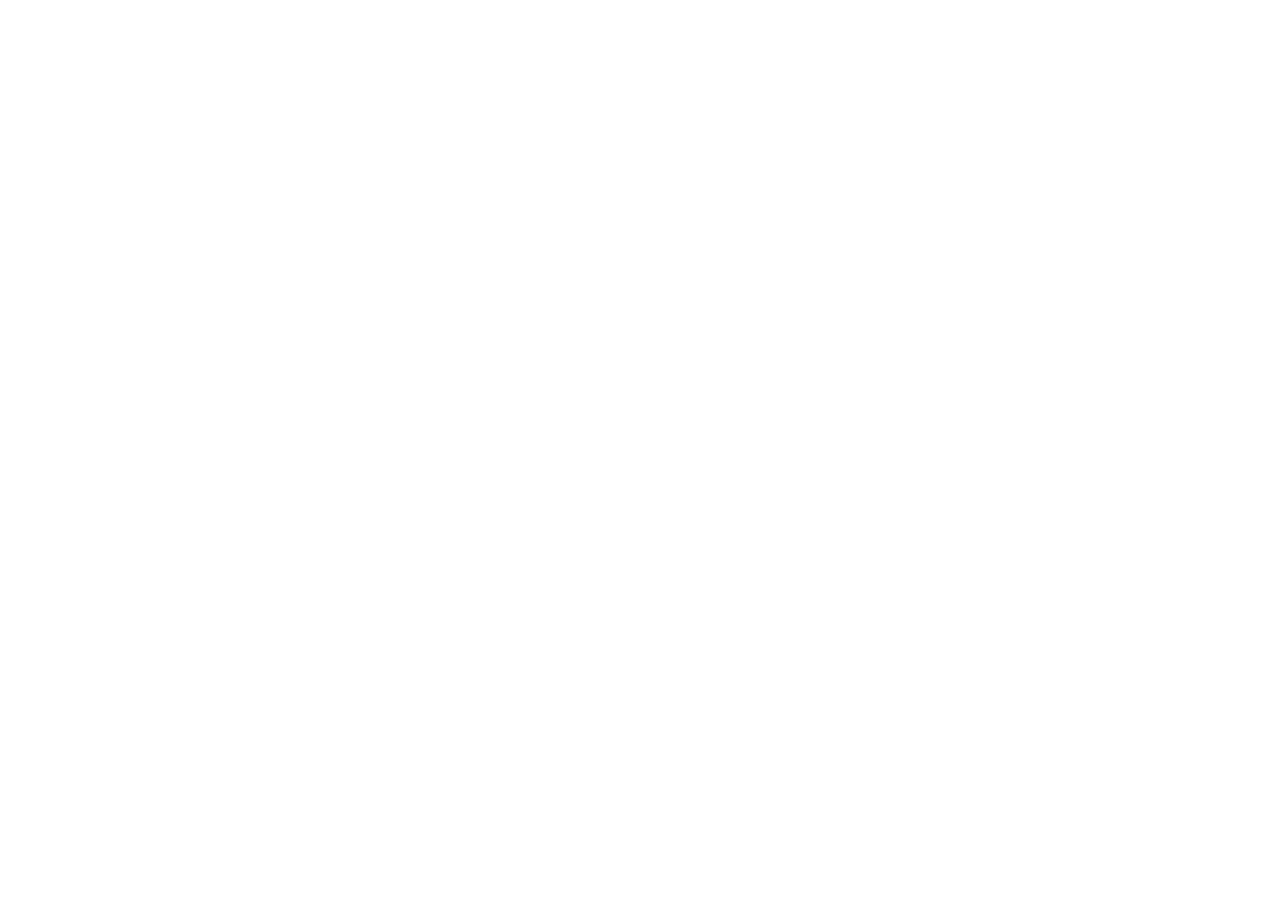
==== estruturalocadora/index.html @ 01bc020c "estrutura html 5 páginas" ====
<!DOCTYPE html>
<html lang="pt-br">
<head>
    <meta charset="UTF-8">
    <meta name="viewport" content="width=device-width, initial-scale=1.0">
    <title>Página principal</title>
</head>
<body>
    
</body>
</html>
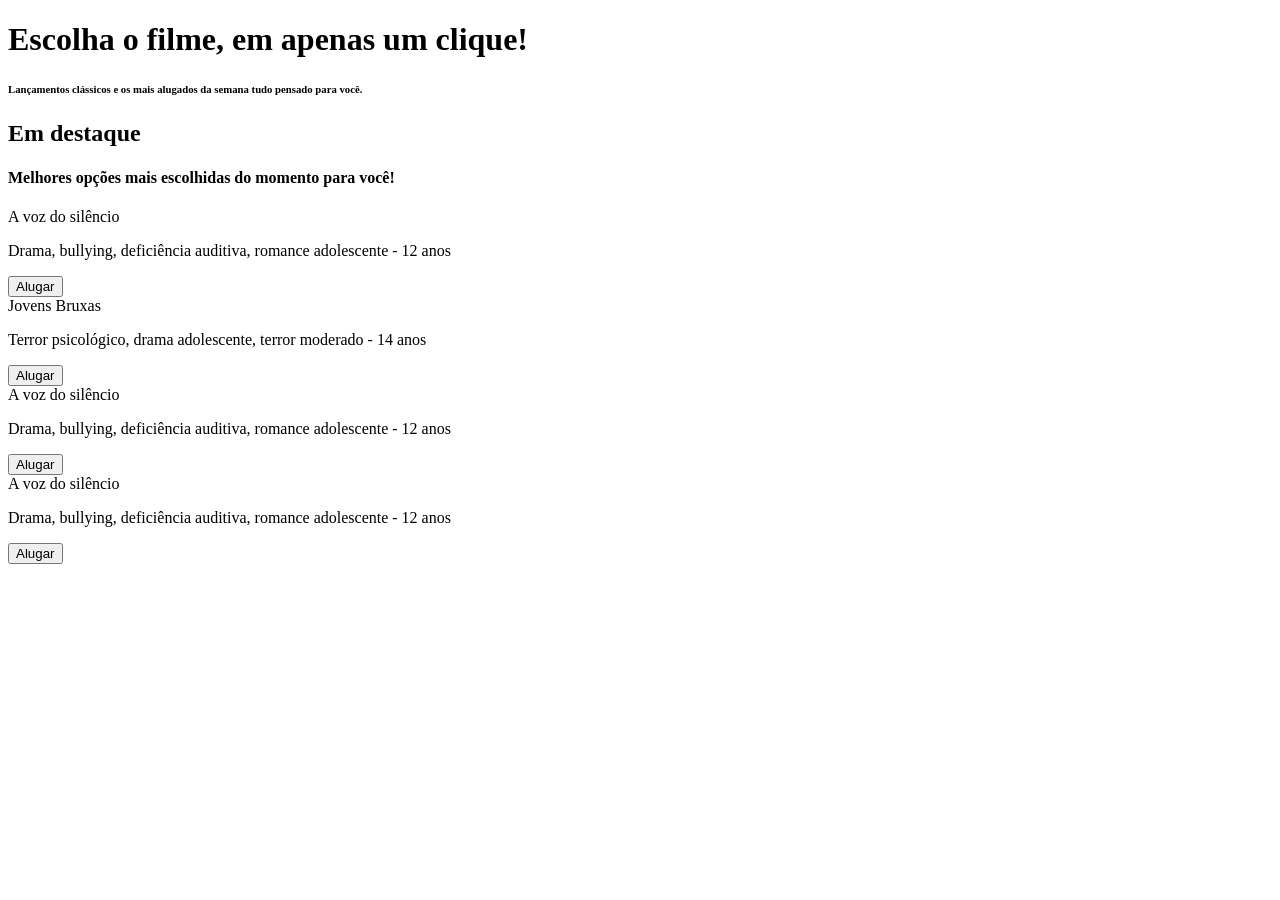
==== commit e0e17a99: "filmes página index" ====
--- a/estruturalocadora/index.html
+++ b/estruturalocadora/index.html
@@ -3,9 +3,49 @@
 <head>
     <meta charset="UTF-8">
     <meta name="viewport" content="width=device-width, initial-scale=1.0">
-    <title>Página principal</title>
+    <title>Página principal (Home)</title>
 </head>
 <body>
-    
+    <h1>Escolha o filme, em apenas um clique!</h1>
+    <h6>Lançamentos clássicos e os mais alugados da semana tudo pensado para você.</h6>
+
+    <a href="catalogo.html"Catálogo Filmes></a>
+    <a href="cadastrocliente.html"Cadastro></a>
+    <a href="simuladorpagamentos.html"Pagamento></a>
+    <a href="sobre.html"Sobre></a>
+
+    <h2>Em destaque</h2>
+    <h4>Melhores opções mais escolhidas do momento para você!</h4>
+
+<div class="Filmes">
+    <div class="Drama"
+    <h3>A voz do silêncio</h3>
+    <p>Drama, bullying, deficiência auditiva, romance adolescente - 12 anos</p>
+    <button>Alugar</button>
+</div>
+
+<div class="Filmes">
+    <div class="Terror"
+    <h3>Jovens Bruxas</h3>
+    <p>Terror psicológico, drama adolescente, terror moderado - 14 anos</p>
+    <button>Alugar</button>
+</div>
+
+<div class="Filmes">
+    <div class="Drama"
+    <h3>A voz do silêncio</h3>
+    <p>Drama, bullying, deficiência auditiva, romance adolescente - 12 anos</p>
+    <button>Alugar</button>
+</div>
+
+<div class="Filmes">
+    <div class="Drama"
+    <h3>A voz do silêncio</h3>
+    <p>Drama, bullying, deficiência auditiva, romance adolescente - 12 anos</p>
+    <button>Alugar</button>
+</div>
+
+
+
 </body>
 </html>
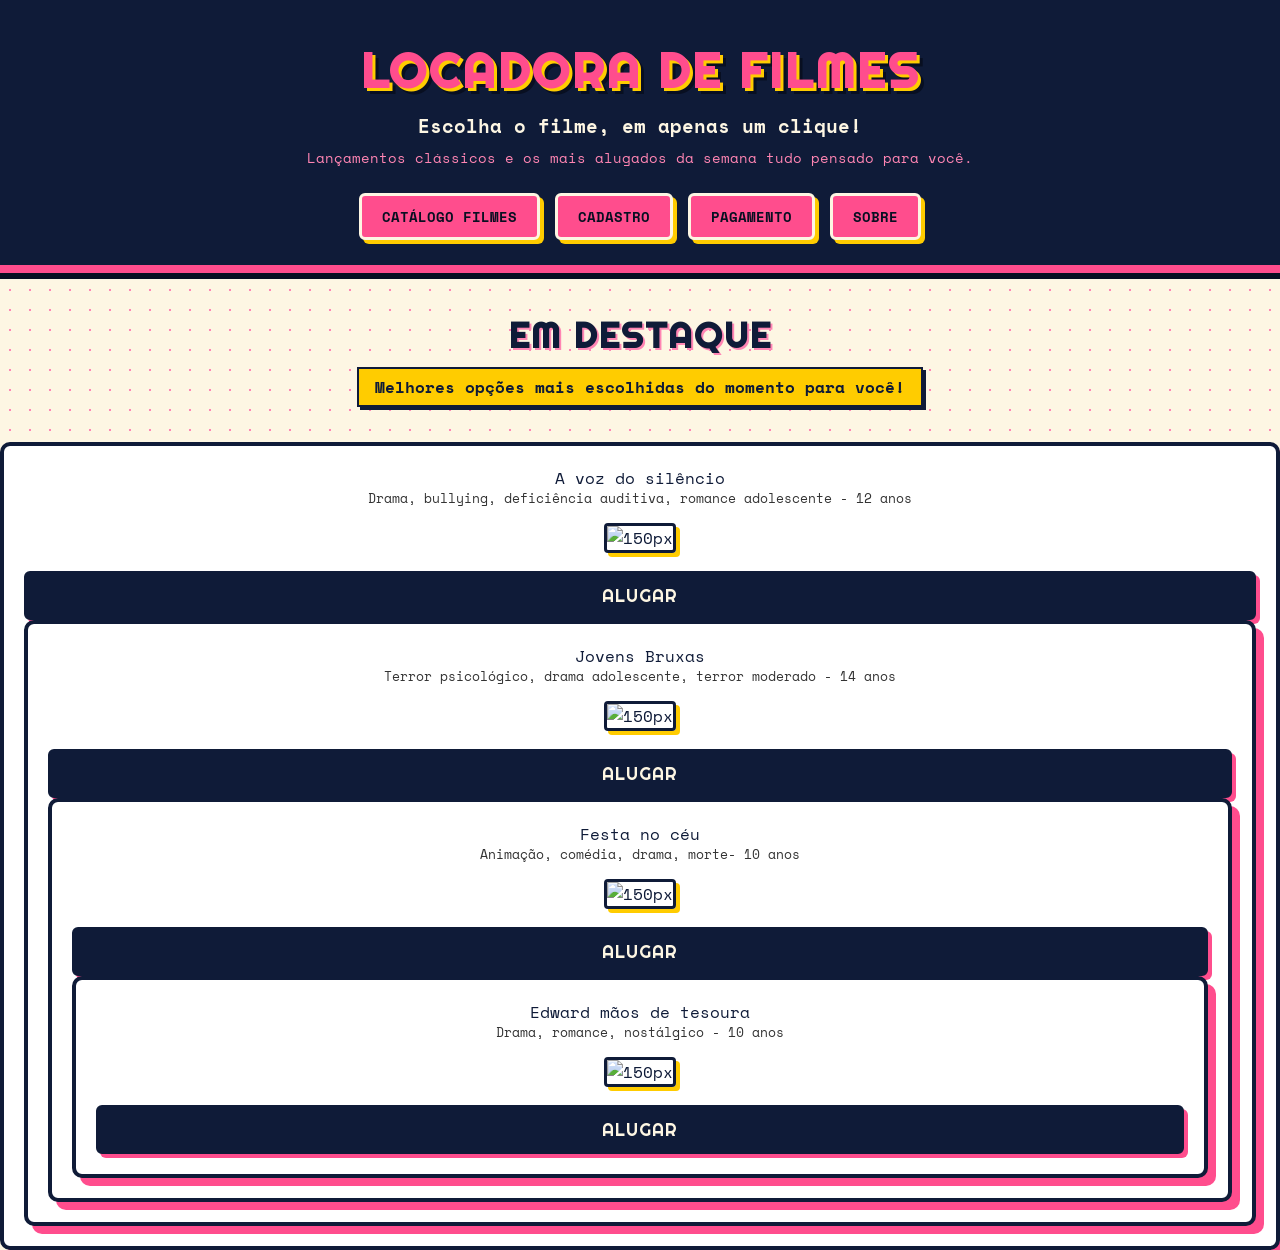
==== commit d5e64cb7: "Atualizando arquivos do site" ====
--- a/estruturalocadora/index.html
+++ b/estruturalocadora/index.html
@@ -4,48 +4,73 @@
     <meta charset="UTF-8">
     <meta name="viewport" content="width=device-width, initial-scale=1.0">
     <title>Página principal (Home)</title>
+    <link rel="stylesheet" href="indexStyle.css">
 </head>
 <body>
-    <h1>Escolha o filme, em apenas um clique!</h1>
-    <h6>Lançamentos clássicos e os mais alugados da semana tudo pensado para você.</h6>
+    <header>
+        <h1>Locadora de filmes</h1>
+        <h1>Escolha o filme, em apenas um clique!</h1>
+        <h6>Lançamentos clássicos e os mais alugados da semana tudo pensado para você.</h6>
+    
+    <nav>
+        <a href="catalogo.html">Catálogo Filmes</a>
+        <a href="cadastrocliente.html">Cadastro</a>
+        <a href="simuladorpagamentos.html">Pagamento</a>
+        <a href="sobre.html">Sobre</a>
+    </nav>    
 
-    <a href="catalogo.html"Catálogo Filmes></a>
-    <a href="cadastrocliente.html"Cadastro></a>
-    <a href="simuladorpagamentos.html"Pagamento></a>
-    <a href="sobre.html"Sobre></a>
+</header>
 
-    <h2>Em destaque</h2>
-    <h4>Melhores opções mais escolhidas do momento para você!</h4>
+<main>
+
+</main>
+<h2>Em destaque</h2>
+<h4>Melhores opções mais escolhidas do momento para você!</h4>
 
 <div class="Filmes">
     <div class="Drama"
     <h3>A voz do silêncio</h3>
     <p>Drama, bullying, deficiência auditiva, romance adolescente - 12 anos</p>
-    <button>Alugar</button>
+    <img src="https://upload.wikimedia.org/wikipedia/pt/4/47/Koe-no-Katachi-poster-film.jpg?utm_source=pt.wikipedia.org&utm_campaign=parser&utm_content=thumbnail_unscaled" alt="150px" width="150px" height="200px">
+    <nav>
+        <button>Alugar</button>
+    </nav>
 </div>
 
 <div class="Filmes">
     <div class="Terror"
     <h3>Jovens Bruxas</h3>
     <p>Terror psicológico, drama adolescente, terror moderado - 14 anos</p>
-    <button>Alugar</button>
+    <img src="https://m.media-amazon.com/images/M/MV5BNDMxMWYyYTUtZTI2Ny00YWY5LWJhZjAtM2VmOGY4YThjYzA5XkEyXkFqcGc@._V1_.jpg" alt="150px" width="150px" height="200px">
+    <nav>
+        <button>Alugar</button>
+    </nav>
+</div>
+
+<div class="Filmes">
+    <div class="Animação"
+    <h3>Festa no céu</h3>
+    <p>Animação, comédia, drama, morte- 10 anos</p>
+    <img src="https://encrypted-tbn0.gstatic.com/images?q=tbn:ANd9GcTtD2j9rycilpa8_ePY-DoaSOWetYOUrs1Ht0bRpXfLfA&s=10" alt="150px" width="150px" height="200px">
+    <nav>
+        <button>Alugar</button>
+    </nav>
 </div>
 
 <div class="Filmes">
     <div class="Drama"
-    <h3>A voz do silêncio</h3>
-    <p>Drama, bullying, deficiência auditiva, romance adolescente - 12 anos</p>
-    <button>Alugar</button>
+    <h3>Edward mãos de tesoura</h3>
+    <p>Drama, romance, nostálgico - 10 anos</p>
+    <img src="https://encrypted-tbn0.gstatic.com/images?q=tbn:ANd9GcR5exaPyKkWLHJKdhWwMuyfZkLJGca868FjHLgjX6B0jg&s=10" alt="150px" width="150px" height="200px">
+    <nav>
+        <button>Alugar</button>
+    </nav>
+  </div>
+
+
 </div>
 
-<div class="Filmes">
-    <div class="Drama"
-    <h3>A voz do silêncio</h3>
-    <p>Drama, bullying, deficiência auditiva, romance adolescente - 12 anos</p>
-    <button>Alugar</button>
-</div>
-
-
+</main>
 
 </body>
 </html>
--- a/estruturalocadora/indexStyle.css
+++ b/estruturalocadora/indexStyle.css
@@ -0,0 +1,202 @@
+/* Importando fontes retrô do Google Fonts */
+@import url('https://fonts.googleapis.com/css2?family=Righteous&family=Space+Mono:ital,wght@0,400;0,700;1,400&display=swap');
+
+:root {
+    --azul-marinho: #0f1b38;
+    --azul-escuro: #080f21;
+    --rosa-retro: #ff4d8d;
+    --rosa-claro: #ff85b3;
+    --creme-vintage: #fdf6e3;
+    --amarelo-vhs: #ffcc00;
+}
+
+* {
+    margin: 0;
+    padding: 0;
+    box-sizing: border-box;
+}
+
+body {
+    background-color: var(--creme-vintage);
+    color: var(--azul-marinho);
+    font-family: 'Space Mono', monospace;
+    /* Textura sutil de pontinhos estilo jornal/revista antiga */
+    background-image: radial-gradient(var(--rosa-claro) 0.75px, transparent 0.75px);
+    background-size: 20px 20px;
+}
+
+/* --- CABEÇALHO ESTILO LETREIRO DE CINEMA / VHS --- */
+header {
+    background-color: var(--azul-marinho);
+    color: var(--creme-vintage);
+    text-align: center;
+    padding: 40px 20px 25px;
+    border-bottom: 8px solid var(--rosa-retro);
+    box-shadow: 0 6px 0 var(--azul-escuro);
+}
+
+header h1:first-of-type {
+    font-family: 'Righteous', cursive;
+    font-size: 3rem;
+    text-transform: uppercase;
+    letter-spacing: 3px;
+    color: var(--rosa-retro);
+    /* Sombra sólida dupla bem característica dos anos 80 */
+    text-shadow: 3px 3px 0px var(--amarelo-vhs), 6px 6px 0px var(--azul-escuro);
+    margin-bottom: 10px;
+}
+
+header h1:nth-of-type(2) {
+    font-size: 1.2rem;
+    font-weight: 700;
+    color: var(--creme-vintage);
+    margin-bottom: 8px;
+}
+
+header h6 {
+    font-size: 0.85rem;
+    font-weight: 400;
+    color: var(--rosa-claro);
+    margin-bottom: 25px;
+}
+
+/* --- MENU DE NAVEGAÇÃO --- */
+header nav {
+    display: flex;
+    justify-content: center;
+    flex-wrap: wrap;
+    gap: 15px;
+}
+
+header nav a {
+    text-decoration: none;
+    background-color: var(--rosa-retro);
+    color: var(--azul-escuro);
+    font-weight: 700;
+    padding: 10px 20px;
+    border: 3px solid var(--creme-vintage);
+    border-radius: 6px;
+    box-shadow: 4px 4px 0px var(--amarelo-vhs);
+    transition: transform 0.15s ease, box-shadow 0.15s ease;
+    text-transform: uppercase;
+    font-size: 0.9rem;
+}
+
+header nav a:hover {
+    background-color: var(--amarelo-vhs);
+    color: var(--azul-marinho);
+    transform: translate(-2px, -2px);
+    box-shadow: 6px 6px 0px var(--rosa-retro);
+}
+
+/* --- TÍTULOS DA SEÇÃO PRINCIPAL --- */
+h2 {
+    font-family: 'Righteous', cursive;
+    text-align: center;
+    font-size: 2.2rem;
+    color: var(--azul-marinho);
+    margin-top: 40px;
+    text-transform: uppercase;
+    letter-spacing: 2px;
+    text-shadow: 2px 2px 0px var(--rosa-claro);
+}
+
+h4 {
+    text-align: center;
+    font-size: 1rem;
+    color: var(--azul-marinho);
+    background-color: var(--amarelo-vhs);
+    display: table;
+    margin: 10px auto 35px;
+    padding: 6px 16px;
+    border: 2px solid var(--azul-marinho);
+    box-shadow: 3px 3px 0px var(--azul-marinho);
+}
+
+/* --- VITRINE E CARDS DOS FILMES --- */
+.vitrine-filmes {
+    max-width: 1100px;
+    margin: 0 auto 60px;
+    padding: 0 20px;
+    display: grid;
+    grid-template-columns: repeat(auto-fit, minmax(230px, 1fr));
+    gap: 30px;
+}
+
+.Filmes {
+    background-color: #ffffff;
+    border: 4px solid var(--azul-marinho);
+    border-radius: 10px;
+    padding: 20px;
+    text-align: center;
+    /* Sombra dura estilo quadrinhos/retrô */
+    box-shadow: 8px 8px 0px var(--rosa-retro);
+    transition: transform 0.2s ease, box-shadow 0.2s ease;
+    display: flex;
+    flex-direction: column;
+    justify-content: space-between;
+}
+
+.Filmes:hover {
+    transform: translate(-4px, -4px);
+    box-shadow: 12px 12px 0px var(--azul-marinho);
+}
+
+.Filmes h3 {
+    font-family: 'Righteous', cursive;
+    font-size: 1.3rem;
+    color: var(--azul-marinho);
+    margin-bottom: 10px;
+    border-bottom: 2px dashed var(--rosa-retro);
+    padding-bottom: 8px;
+}
+
+.Filmes p {
+    font-size: 0.8rem;
+    line-height: 1.4;
+    color: #333;
+    margin-bottom: 15px;
+}
+
+/* Etiqueta colorida sutil por gênero */
+.Drama h3 { color: var(--azul-marinho); }
+.Terror h3 { color: #b8004c; }
+.Animação h3 { color: #d97706; }
+
+.Filmes img {
+    width: 160px;
+    height: 220px;
+    object-fit: cover;
+    margin: 0 auto 18px;
+    border: 3px solid var(--azul-marinho);
+    border-radius: 4px;
+    box-shadow: 4px 4px 0px var(--amarelo-vhs);
+}
+
+/* --- BOTÃO ALUGAR --- */
+.Filmes nav button {
+    width: 100%;
+    background-color: var(--azul-marinho);
+    color: var(--creme-vintage);
+    font-family: 'Righteous', cursive;
+    font-size: 1.1rem;
+    letter-spacing: 1px;
+    text-transform: uppercase;
+    padding: 10px;
+    border: 3px solid var(--azul-marinho);
+    border-radius: 6px;
+    cursor: pointer;
+    box-shadow: 4px 4px 0px var(--rosa-retro);
+    transition: all 0.15s ease;
+}
+
+.Filmes nav button:hover {
+    background-color: var(--rosa-retro);
+    color: var(--azul-escuro);
+    box-shadow: 4px 4px 0px var(--azul-marinho);
+}
+
+.Filmes nav button:active {
+    transform: translate(2px, 2px);
+    box-shadow: 1px 1px 0px var(--azul-marinho);
+}
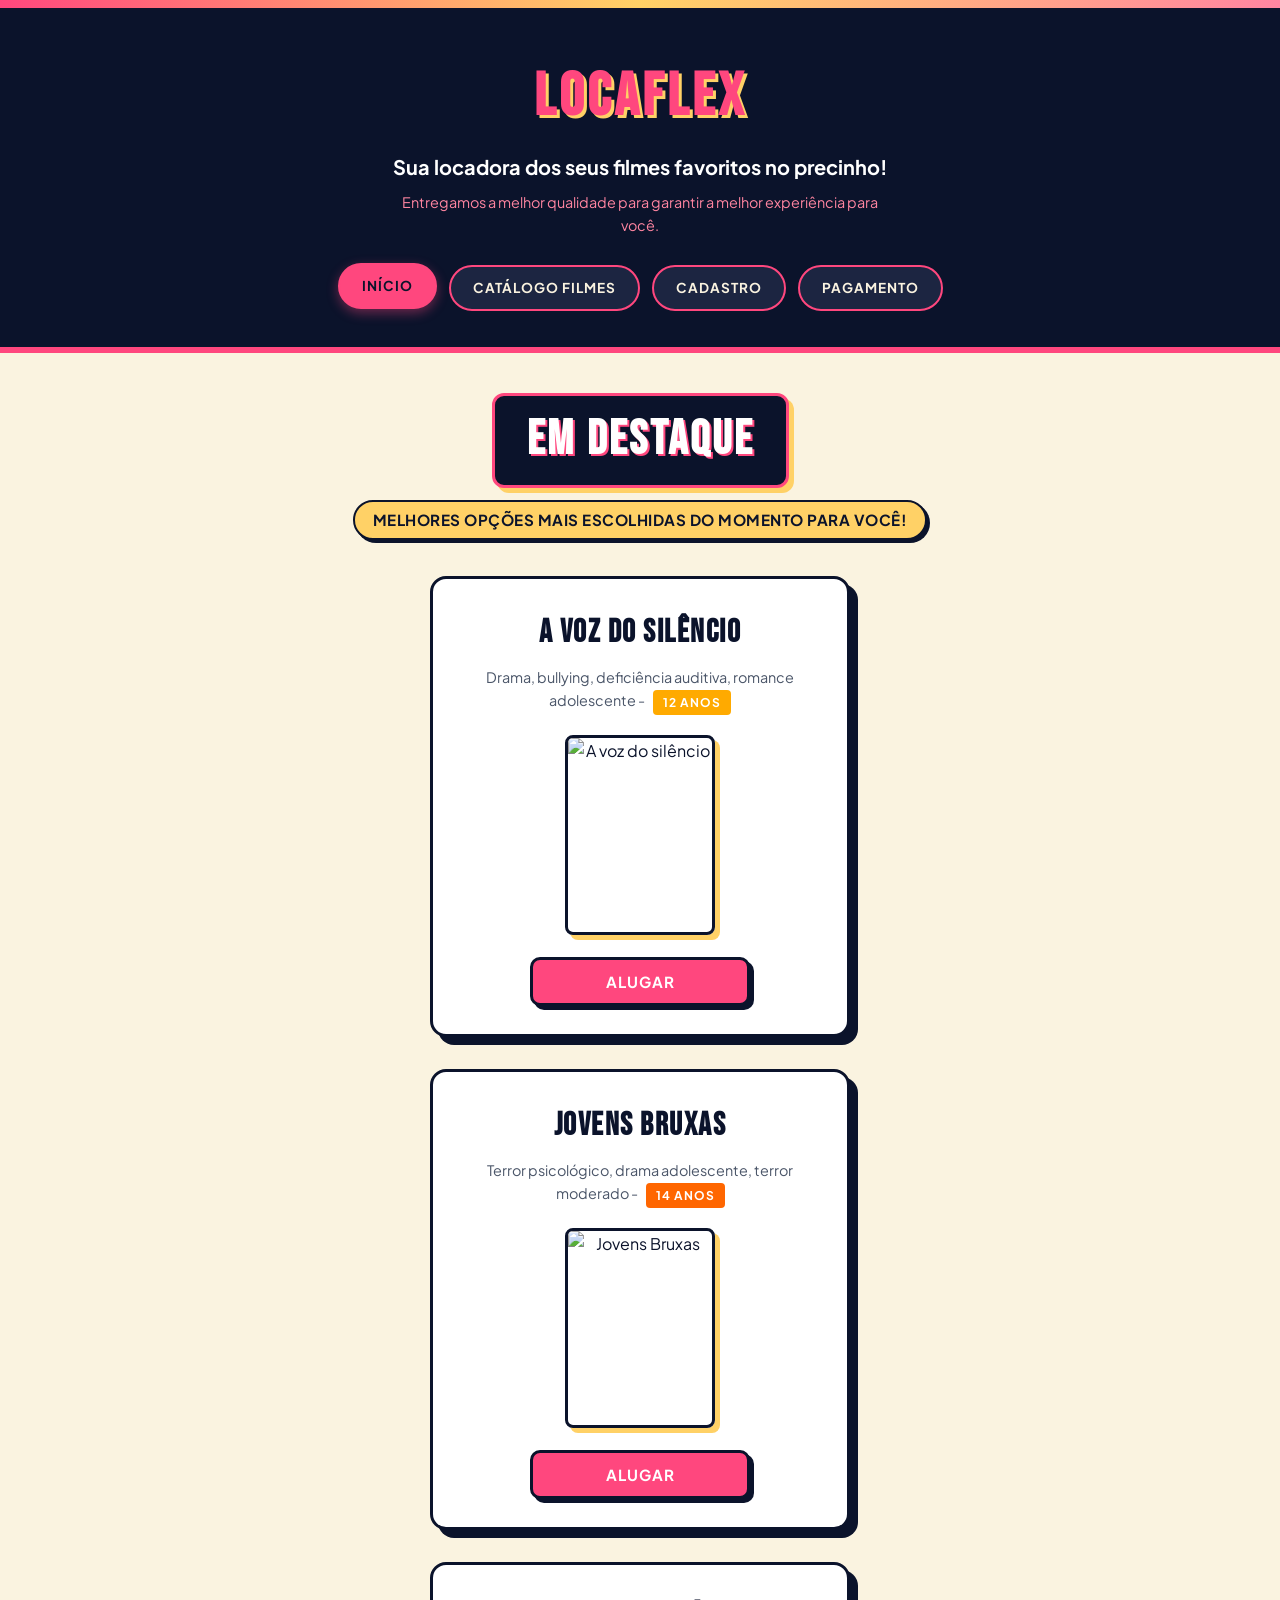
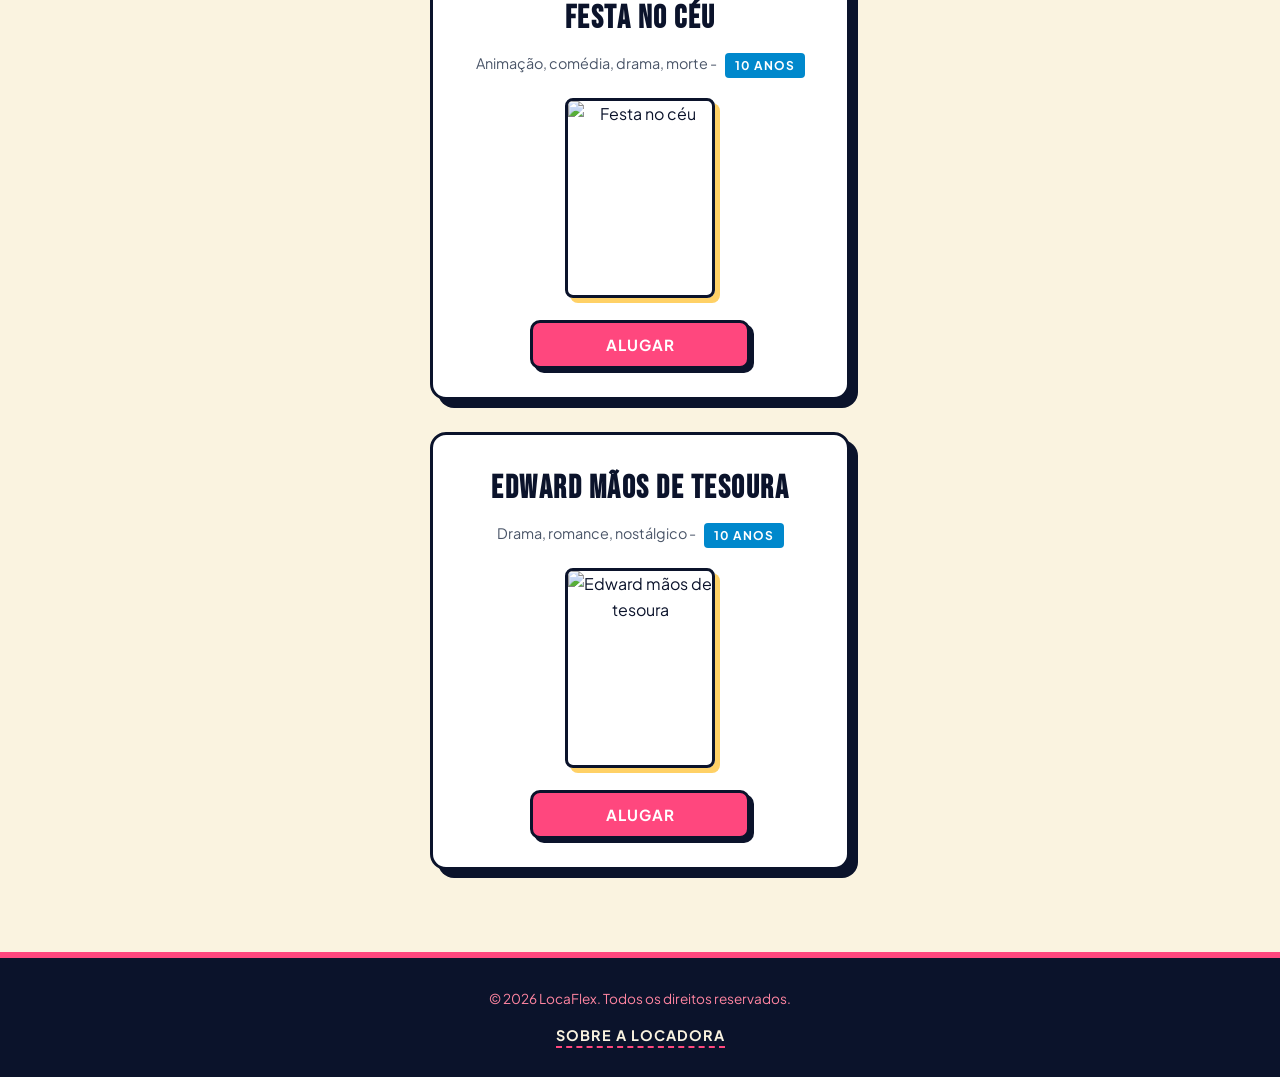
==== commit c82766d3: "catalogo de filmes e css dele" ====
--- a/estruturalocadora/index.html
+++ b/estruturalocadora/index.html
@@ -3,74 +3,77 @@
 <head>
     <meta charset="UTF-8">
     <meta name="viewport" content="width=device-width, initial-scale=1.0">
-    <title>Página principal (Home)</title>
+    <title>Página principal (Home) - LocaFlex</title>
     <link rel="stylesheet" href="indexStyle.css">
 </head>
 <body>
     <header>
-        <h1>Locadora de filmes</h1>
-        <h1>Escolha o filme, em apenas um clique!</h1>
-        <h6>Lançamentos clássicos e os mais alugados da semana tudo pensado para você.</h6>
+        <h1>LocaFlex</h1>
+        <h1>Sua locadora dos seus filmes favoritos no precinho!</h1>
+        <h6>Entregamos a melhor qualidade para garantir a melhor experiência para você.</h6>
     
-    <nav>
-        <a href="catalogo.html">Catálogo Filmes</a>
-        <a href="cadastrocliente.html">Cadastro</a>
-        <a href="simuladorpagamentos.html">Pagamento</a>
-        <a href="sobre.html">Sobre</a>
-    </nav>    
+        <nav>
+            <a href="index.html" class="ativo">Início</a>
+            <a href="catalogo.html">Catálogo Filmes</a>
+            <a href="cadastrocliente.html">Cadastro</a>
+            <a href="simuladorpagamentos.html">Pagamento</a>
+        </nav>    
+    </header>
 
-</header>
+    <main>
+        <h2>Em destaque</h2>
+        <h4>Melhores opções mais escolhidas do momento para você!</h4>
 
-<main>
+        <div class="Filmes">
+            <div class="Drama">
+                <h3>A voz do silêncio</h3>
+                <p>Drama, bullying, deficiência auditiva, romance adolescente - <span class="badge-idade idade-12">12 anos</span></p>
+                <img src="https://upload.wikimedia.org/wikipedia/pt/4/47/Koe-no-Katachi-poster-film.jpg?utm_source=pt.wikipedia.org&utm_campaign=parser&utm_content=thumbnail_unscaled" alt="A voz do silêncio" width="150" height="200">
+                <nav>
+                    <button onclick="window.location.href='catalogo.html'">Alugar</button>
+                </nav>
+            </div>
+        </div>
 
-</main>
-<h2>Em destaque</h2>
-<h4>Melhores opções mais escolhidas do momento para você!</h4>
+        <div class="Filmes">
+            <div class="Terror">
+                <h3>Jovens Bruxas</h3>
+                <p>Terror psicológico, drama adolescente, terror moderado - <span class="badge-idade idade-14">14 anos</span></p>
+                <img src="https://m.media-amazon.com/images/M/MV5BNDMxMWYyYTUtZTI2Ny00YWY5LWJhZjAtM2VmOGY4YThjYzA5XkEyXkFqcGc@._V1_.jpg" alt="Jovens Bruxas" width="150" height="200">
+                <nav>
+                    <button onclick="window.location.href='catalogo.html'">Alugar</button>
+                </nav>
+            </div>
+        </div>
 
-<div class="Filmes">
-    <div class="Drama"
-    <h3>A voz do silêncio</h3>
-    <p>Drama, bullying, deficiência auditiva, romance adolescente - 12 anos</p>
-    <img src="https://upload.wikimedia.org/wikipedia/pt/4/47/Koe-no-Katachi-poster-film.jpg?utm_source=pt.wikipedia.org&utm_campaign=parser&utm_content=thumbnail_unscaled" alt="150px" width="150px" height="200px">
-    <nav>
-        <button>Alugar</button>
-    </nav>
-</div>
+        <div class="Filmes">
+            <div class="Animação">
+                <h3>Festa no céu</h3>
+                <p>Animação, comédia, drama, morte - <span class="badge-idade idade-10">10 anos</span></p>
+                <img src="https://encrypted-tbn0.gstatic.com/images?q=tbn:ANd9GcTtD2j9rycilpa8_ePY-DoaSOWetYOUrs1Ht0bRpXfLfA&s=10" alt="Festa no céu" width="150" height="200">
+                <nav>
+                    <button onclick="window.location.href='catalogo.html'">Alugar</button>
+                </nav>
+            </div>
+        </div>
 
-<div class="Filmes">
-    <div class="Terror"
-    <h3>Jovens Bruxas</h3>
-    <p>Terror psicológico, drama adolescente, terror moderado - 14 anos</p>
-    <img src="https://m.media-amazon.com/images/M/MV5BNDMxMWYyYTUtZTI2Ny00YWY5LWJhZjAtM2VmOGY4YThjYzA5XkEyXkFqcGc@._V1_.jpg" alt="150px" width="150px" height="200px">
-    <nav>
-        <button>Alugar</button>
-    </nav>
-</div>
+        <div class="Filmes">
+            <div class="Drama">
+                <h3>Edward mãos de tesoura</h3>
+                <p>Drama, romance, nostálgico - <span class="badge-idade idade-10">10 anos</span></p>
+                <img src="https://encrypted-tbn0.gstatic.com/images?q=tbn:ANd9GcR5exaPyKkWLHJKdhWwMuyfZkLJGca868FjHLgjX6B0jg&s=10" alt="Edward mãos de tesoura" width="150" height="200">
+                <nav>
+                    <button onclick="window.location.href='catalogo.html'">Alugar</button>
+                </nav>
+            </div>
+        </div>
+    </main>
 
-<div class="Filmes">
-    <div class="Animação"
-    <h3>Festa no céu</h3>
-    <p>Animação, comédia, drama, morte- 10 anos</p>
-    <img src="https://encrypted-tbn0.gstatic.com/images?q=tbn:ANd9GcTtD2j9rycilpa8_ePY-DoaSOWetYOUrs1Ht0bRpXfLfA&s=10" alt="150px" width="150px" height="200px">
-    <nav>
-        <button>Alugar</button>
-    </nav>
-</div>
-
-<div class="Filmes">
-    <div class="Drama"
-    <h3>Edward mãos de tesoura</h3>
-    <p>Drama, romance, nostálgico - 10 anos</p>
-    <img src="https://encrypted-tbn0.gstatic.com/images?q=tbn:ANd9GcR5exaPyKkWLHJKdhWwMuyfZkLJGca868FjHLgjX6B0jg&s=10" alt="150px" width="150px" height="200px">
-    <nav>
-        <button>Alugar</button>
-    </nav>
-  </div>
-
-
-</div>
-
-</main>
-
+    <footer>
+        <p>&copy; 2026 LocaFlex. Todos os direitos reservados.</p>
+        <nav>
+            <a href="sobre.html">Sobre a Locadora</a>
+        </nav>
+    </footer>
 </body>
 </html>
--- a/estruturalocadora/indexStyle.css
+++ b/estruturalocadora/indexStyle.css
@@ -1,13 +1,13 @@
-/* Importando fontes retrô do Google Fonts */
-@import url('https://fonts.googleapis.com/css2?family=Righteous&family=Space+Mono:ital,wght@0,400;0,700;1,400&display=swap');
+@import url('https://fonts.googleapis.com/css2?family=Bebas+Neue&family=Plus+Jakarta+Sans:wght@400;600;700&display=swap');
 
 :root {
-    --azul-marinho: #0f1b38;
-    --azul-escuro: #080f21;
-    --rosa-retro: #ff4d8d;
-    --rosa-claro: #ff85b3;
-    --creme-vintage: #fdf6e3;
-    --amarelo-vhs: #ffcc00;
+    --marinho: #0b132b;
+    --marinho-medio: #1c2541;
+    --rosa: #ff477e;
+    --rosa-suave: #ff85a1;
+    --creme: #faf3e0;
+    --branco: #ffffff;
+    --dourado: #ffd166;
 }
 
 * {
@@ -16,187 +16,479 @@
     box-sizing: border-box;
 }
 
+html, body {
+    height: 100%;
+}
+
 body {
-    background-color: var(--creme-vintage);
-    color: var(--azul-marinho);
-    font-family: 'Space Mono', monospace;
-    /* Textura sutil de pontinhos estilo jornal/revista antiga */
-    background-image: radial-gradient(var(--rosa-claro) 0.75px, transparent 0.75px);
-    background-size: 20px 20px;
-}
-
-/* --- CABEÇALHO ESTILO LETREIRO DE CINEMA / VHS --- */
+    background-color: var(--creme);
+    color: var(--marinho);
+    font-family: 'Plus Jakarta Sans', sans-serif;
+    line-height: 1.6;
+    display: flex;
+    flex-direction: column;
+}
+
+/* --- CABEÇALHO --- */
 header {
-    background-color: var(--azul-marinho);
-    color: var(--creme-vintage);
-    text-align: center;
-    padding: 40px 20px 25px;
-    border-bottom: 8px solid var(--rosa-retro);
-    box-shadow: 0 6px 0 var(--azul-escuro);
+    background-color: var(--marinho);
+    color: var(--creme);
+    text-align: center;
+    padding: 48px 20px 36px;
+    border-bottom: 6px solid var(--rosa);
+    position: relative;
+    margin-bottom: 40px;
+}
+
+header::before {
+    content: "";
+    display: block;
+    height: 8px;
+    width: 100%;
+    background: linear-gradient(90deg, var(--rosa) 0%, var(--dourado) 50%, var(--rosa-suave) 100%);
+    position: absolute;
+    top: 0;
+    left: 0;
 }
 
 header h1:first-of-type {
-    font-family: 'Righteous', cursive;
-    font-size: 3rem;
-    text-transform: uppercase;
-    letter-spacing: 3px;
-    color: var(--rosa-retro);
-    /* Sombra sólida dupla bem característica dos anos 80 */
-    text-shadow: 3px 3px 0px var(--amarelo-vhs), 6px 6px 0px var(--azul-escuro);
-    margin-bottom: 10px;
+    font-family: 'Bebas Neue', sans-serif;
+    font-size: 3.8rem;
+    letter-spacing: 4px;
+    color: var(--rosa);
+    text-shadow: 3px 3px 0px var(--dourado);
+    margin-bottom: 6px;
 }
 
 header h1:nth-of-type(2) {
-    font-size: 1.2rem;
-    font-weight: 700;
-    color: var(--creme-vintage);
+    font-size: 1.25rem;
+    font-weight: 700;
+    color: var(--branco);
     margin-bottom: 8px;
 }
 
 header h6 {
-    font-size: 0.85rem;
+    font-size: 0.9rem;
     font-weight: 400;
-    color: var(--rosa-claro);
-    margin-bottom: 25px;
-}
-
-/* --- MENU DE NAVEGAÇÃO --- */
+    color: var(--rosa-suave);
+    max-width: 500px;
+    margin: 0 auto 28px;
+}
+
 header nav {
     display: flex;
     justify-content: center;
     flex-wrap: wrap;
-    gap: 15px;
+    gap: 12px;
 }
 
 header nav a {
     text-decoration: none;
-    background-color: var(--rosa-retro);
-    color: var(--azul-escuro);
-    font-weight: 700;
-    padding: 10px 20px;
-    border: 3px solid var(--creme-vintage);
-    border-radius: 6px;
-    box-shadow: 4px 4px 0px var(--amarelo-vhs);
-    transition: transform 0.15s ease, box-shadow 0.15s ease;
-    text-transform: uppercase;
+    background-color: var(--marinho-medio);
+    color: var(--creme);
+    font-weight: 700;
+    font-size: 0.85rem;
+    text-transform: uppercase;
+    letter-spacing: 1px;
+    padding: 10px 22px;
+    border: 2px solid var(--rosa);
+    border-radius: 50px;
+    transition: all 0.2s ease;
+}
+
+header nav a:hover,
+header nav a.ativo {
+    background-color: var(--rosa);
+    color: var(--marinho);
+    transform: translateY(-2px);
+    box-shadow: 0 4px 12px rgba(255, 71, 126, 0.4);
+}
+
+/* --- CONTEÚDO PRINCIPAL --- */
+main {
+    flex: 1;
+    padding: 0 20px;
+}
+
+/* --- TÍTULO EM DESTAQUE --- */
+h2 {
+    font-family: 'Bebas Neue', sans-serif;
+    font-size: 3rem;
+    letter-spacing: 3px;
+    text-align: center;
+    color: var(--branco);
+    background-color: var(--marinho);
+    width: fit-content;
+    margin: 0 auto 12px auto;
+    padding: 6px 32px;
+    border: 3px solid var(--rosa);
+    border-radius: 12px;
+    box-shadow: 5px 5px 0px var(--dourado);
+    text-shadow: 2px 2px 0px var(--rosa);
+}
+
+h4 {
+    text-align: center;
+    font-size: 0.95rem;
+    font-weight: 700;
+    color: var(--marinho);
+    background-color: var(--dourado);
+    width: fit-content;
+    margin: 0 auto 36px auto;
+    padding: 6px 18px;
+    border: 2px solid var(--marinho);
+    border-radius: 20px;
+    box-shadow: 3px 3px 0px var(--marinho);
+    text-transform: uppercase;
+    letter-spacing: 0.5px;
+}
+
+/* --- CARDS DOS FILMES (HOME) --- */
+.Filmes {
+    background-color: var(--branco);
+    border: 3px solid var(--marinho);
+    border-radius: 16px;
+    padding: 28px 24px;
+    text-align: center;
+    box-shadow: 8px 8px 0px var(--marinho);
+    max-width: 420px;
+    margin: 0 auto 32px auto;
+    transition: transform 0.2s ease, box-shadow 0.2s ease;
+}
+
+.Filmes:hover {
+    transform: translate(-3px, -3px);
+    box-shadow: 11px 11px 0px var(--rosa);
+}
+
+.Filmes h3 {
+    font-family: 'Bebas Neue', sans-serif;
+    font-size: 2rem;
+    letter-spacing: 1.5px;
+    color: var(--marinho);
+    margin-bottom: 8px;
+}
+
+.Filmes p {
     font-size: 0.9rem;
-}
-
-header nav a:hover {
-    background-color: var(--amarelo-vhs);
-    color: var(--azul-marinho);
-    transform: translate(-2px, -2px);
-    box-shadow: 6px 6px 0px var(--rosa-retro);
-}
-
-/* --- TÍTULOS DA SEÇÃO PRINCIPAL --- */
-h2 {
-    font-family: 'Righteous', cursive;
-    text-align: center;
-    font-size: 2.2rem;
-    color: var(--azul-marinho);
-    margin-top: 40px;
-    text-transform: uppercase;
-    letter-spacing: 2px;
-    text-shadow: 2px 2px 0px var(--rosa-claro);
-}
-
-h4 {
-    text-align: center;
+    color: #4a5568;
+    margin-bottom: 20px;
+}
+
+/* --- CLASSIFICAÇÃO INDICATIVA --- */
+.badge-idade {
+    display: inline-block;
+    font-weight: 700;
+    font-size: 0.75rem;
+    padding: 3px 10px;
+    border-radius: 4px;
+    color: #fff;
+    margin-left: 6px;
+    letter-spacing: 1px;
+    text-transform: uppercase;
+    vertical-align: middle;
+}
+
+.idade-livre { background-color: #00a859; }
+.idade-10 { background-color: #0088cc; }
+.idade-12 { background-color: #ffaa00; }
+.idade-14 { background-color: #ff6600; }
+
+.Filmes img {
+    display: block;
+    width: 150px;
+    height: 200px;
+    object-fit: cover;
+    margin: 0 auto 22px auto;
+    border-radius: 8px;
+    border: 3px solid var(--marinho);
+    box-shadow: 5px 5px 0px var(--dourado);
+}
+
+/* --- BOTÕES DE ALUGAR --- */
+.Filmes nav button,
+.card-catalogo button {
+    width: 100%;
+    max-width: 220px;
+    background-color: var(--rosa);
+    color: var(--branco);
+    font-family: 'Plus Jakarta Sans', sans-serif;
+    font-size: 0.95rem;
+    font-weight: 700;
+    text-transform: uppercase;
+    letter-spacing: 1px;
+    padding: 12px 18px;
+    border: 3px solid var(--marinho);
+    border-radius: 10px;
+    cursor: pointer;
+    box-shadow: 4px 4px 0px var(--marinho);
+    transition: all 0.15s ease;
+}
+
+.Filmes nav button:hover,
+.card-catalogo button:hover {
+    background-color: var(--marinho);
+    color: var(--dourado);
+    box-shadow: 4px 4px 0px var(--rosa);
+}
+
+.Filmes nav button:active,
+.card-catalogo button:active {
+    transform: translate(2px, 2px);
+    box-shadow: 1px 1px 0px var(--marinho);
+}
+
+/* --- CATÁLOGO (50 FILMES) --- */
+.controles-catalogo {
+    max-width: 900px;
+    margin: 0 auto 36px auto;
+    text-align: center;
+}
+
+#buscaFilme {
+    width: 100%;
+    max-width: 480px;
+    padding: 14px 20px;
+    font-family: 'Plus Jakarta Sans', sans-serif;
     font-size: 1rem;
-    color: var(--azul-marinho);
-    background-color: var(--amarelo-vhs);
-    display: table;
-    margin: 10px auto 35px;
-    padding: 6px 16px;
-    border: 2px solid var(--azul-marinho);
-    box-shadow: 3px 3px 0px var(--azul-marinho);
-}
-
-/* --- VITRINE E CARDS DOS FILMES --- */
-.vitrine-filmes {
+    color: var(--marinho);
+    background-color: var(--branco);
+    border: 3px solid var(--marinho);
+    border-radius: 50px;
+    box-shadow: 4px 4px 0px var(--rosa);
+    margin-bottom: 20px;
+    outline: none;
+}
+
+#buscaFilme:focus {
+    box-shadow: 4px 4px 0px var(--dourado);
+}
+
+.filtros-genero {
+    display: flex;
+    justify-content: center;
+    flex-wrap: wrap;
+    gap: 10px;
+}
+
+.btn-filtro {
+    background-color: var(--branco);
+    color: var(--marinho);
+    font-family: 'Plus Jakarta Sans', sans-serif;
+    font-weight: 700;
+    font-size: 0.85rem;
+    padding: 8px 16px;
+    border: 2px solid var(--marinho);
+    border-radius: 20px;
+    cursor: pointer;
+    transition: all 0.15s ease;
+}
+
+.btn-filtro:hover,
+.btn-filtro.ativo {
+    background-color: var(--marinho);
+    color: var(--dourado);
+    border-color: var(--rosa);
+}
+
+.lista-catalogo {
     max-width: 1100px;
-    margin: 0 auto 60px;
-    padding: 0 20px;
+    margin: 0 auto 40px auto;
     display: grid;
-    grid-template-columns: repeat(auto-fit, minmax(230px, 1fr));
-    gap: 30px;
-}
-
-.Filmes {
-    background-color: #ffffff;
-    border: 4px solid var(--azul-marinho);
-    border-radius: 10px;
-    padding: 20px;
-    text-align: center;
-    /* Sombra dura estilo quadrinhos/retrô */
-    box-shadow: 8px 8px 0px var(--rosa-retro);
-    transition: transform 0.2s ease, box-shadow 0.2s ease;
+    grid-template-columns: repeat(auto-fill, minmax(260px, 1fr));
+    gap: 28px;
+}
+
+.card-catalogo {
+    background-color: var(--branco);
+    border: 3px solid var(--marinho);
+    border-radius: 16px;
+    padding: 22px 18px;
+    text-align: center;
+    box-shadow: 6px 6px 0px var(--marinho);
     display: flex;
     flex-direction: column;
     justify-content: space-between;
-}
-
-.Filmes:hover {
-    transform: translate(-4px, -4px);
-    box-shadow: 12px 12px 0px var(--azul-marinho);
-}
-
-.Filmes h3 {
-    font-family: 'Righteous', cursive;
-    font-size: 1.3rem;
-    color: var(--azul-marinho);
-    margin-bottom: 10px;
-    border-bottom: 2px dashed var(--rosa-retro);
-    padding-bottom: 8px;
-}
-
-.Filmes p {
-    font-size: 0.8rem;
-    line-height: 1.4;
-    color: #333;
-    margin-bottom: 15px;
-}
-
-/* Etiqueta colorida sutil por gênero */
-.Drama h3 { color: var(--azul-marinho); }
-.Terror h3 { color: #b8004c; }
-.Animação h3 { color: #d97706; }
-
-.Filmes img {
-    width: 160px;
-    height: 220px;
-    object-fit: cover;
-    margin: 0 auto 18px;
-    border: 3px solid var(--azul-marinho);
+    align-items: center;
+    transition: transform 0.2s ease, box-shadow 0.2s ease;
+}
+
+.card-catalogo:hover {
+    transform: translate(-3px, -3px);
+    box-shadow: 9px 9px 0px var(--rosa);
+}
+
+/* Capas Estilo Fita VHS Retrô */
+.capa-vhs {
+    width: 150px;
+    height: 200px;
+    border: 3px solid var(--marinho);
+    border-radius: 8px;
+    box-shadow: 5px 5px 0px var(--dourado);
+    margin-bottom: 16px;
+    padding: 12px;
+    display: flex;
+    flex-direction: column;
+    justify-content: space-between;
+    color: var(--branco);
+    position: relative;
+    overflow: hidden;
+}
+
+.capa-vhs span {
+    font-size: 0.7rem;
+    font-weight: 700;
+    background-color: rgba(0, 0, 0, 0.45);
+    padding: 2px 8px;
     border-radius: 4px;
-    box-shadow: 4px 4px 0px var(--amarelo-vhs);
-}
-
-/* --- BOTÃO ALUGAR --- */
-.Filmes nav button {
+    align-self: flex-start;
+    letter-spacing: 1px;
+}
+
+.capa-vhs strong {
+    font-family: 'Bebas Neue', sans-serif;
+    font-size: 1.45rem;
+    letter-spacing: 1px;
+    line-height: 1.15;
+    text-shadow: 2px 2px 0px var(--marinho);
+}
+
+.capa-vhs small {
+    font-size: 0.75rem;
+    font-weight: 700;
+    background-color: var(--dourado);
+    color: var(--marinho);
+    padding: 2px 8px;
+    border-radius: 4px;
+    align-self: flex-end;
+}
+
+.vhs-animacao { background: linear-gradient(135deg, #ff477e 0%, #ff9a5a 100%); }
+.vhs-drama    { background: linear-gradient(135deg, #0b132b 0%, #3a506b 100%); }
+.vhs-comedia  { background: linear-gradient(135deg, #f72585 0%, #7209b7 100%); }
+.vhs-aventura { background: linear-gradient(135deg, #1c2541 0%, #0088cc 100%); }
+.vhs-suspense { background: linear-gradient(135deg, #111111 0%, #800f2f 100%); }
+
+.tag-genero {
+    font-size: 0.72rem;
+    font-weight: 700;
+    text-transform: uppercase;
+    letter-spacing: 1px;
+    color: var(--rosa);
+    margin-bottom: 4px;
+}
+
+.card-catalogo h3 {
+    font-family: 'Bebas Neue', sans-serif;
+    font-size: 1.65rem;
+    letter-spacing: 1px;
+    color: var(--marinho);
+    line-height: 1.2;
+    margin-bottom: 8px;
+}
+
+.card-catalogo p {
+    font-size: 0.85rem;
+    color: #4a5568;
+    margin-bottom: 18px;
+}
+
+/* --- FORMULÁRIO DE CADASTRO --- */
+.form-cadastro {
+    background-color: var(--branco);
+    border: 3px solid var(--marinho);
+    border-radius: 16px;
+    padding: 32px 28px;
+    max-width: 460px;
+    margin: 0 auto 40px auto;
+    box-shadow: 8px 8px 0px var(--marinho);
+}
+
+.campo {
+    margin-bottom: 18px;
+    text-align: left;
+}
+
+.campo label {
+    display: block;
+    font-weight: 700;
+    font-size: 0.9rem;
+    color: var(--marinho);
+    margin-bottom: 6px;
+    text-transform: uppercase;
+    letter-spacing: 0.5px;
+}
+
+.campo input {
     width: 100%;
-    background-color: var(--azul-marinho);
-    color: var(--creme-vintage);
-    font-family: 'Righteous', cursive;
-    font-size: 1.1rem;
-    letter-spacing: 1px;
-    text-transform: uppercase;
-    padding: 10px;
-    border: 3px solid var(--azul-marinho);
-    border-radius: 6px;
+    padding: 12px 14px;
+    font-family: 'Plus Jakarta Sans', sans-serif;
+    font-size: 0.95rem;
+    color: var(--marinho);
+    background-color: var(--creme);
+    border: 2px solid var(--marinho);
+    border-radius: 8px;
+    outline: none;
+    transition: border-color 0.2s ease, box-shadow 0.2s ease;
+}
+
+.campo input:focus {
+    border-color: var(--rosa);
+    box-shadow: 3px 3px 0px var(--rosa);
+}
+
+.btn-cadastrar {
+    width: 100%;
+    margin-top: 10px;
+    background-color: var(--rosa);
+    color: var(--branco);
+    font-family: 'Plus Jakarta Sans', sans-serif;
+    font-size: 1rem;
+    font-weight: 700;
+    text-transform: uppercase;
+    letter-spacing: 1.5px;
+    padding: 14px 20px;
+    border: 3px solid var(--marinho);
+    border-radius: 10px;
     cursor: pointer;
-    box-shadow: 4px 4px 0px var(--rosa-retro);
+    box-shadow: 4px 4px 0px var(--marinho);
     transition: all 0.15s ease;
 }
 
-.Filmes nav button:hover {
-    background-color: var(--rosa-retro);
-    color: var(--azul-escuro);
-    box-shadow: 4px 4px 0px var(--azul-marinho);
-}
-
-.Filmes nav button:active {
-    transform: translate(2px, 2px);
-    box-shadow: 1px 1px 0px var(--azul-marinho);
+.btn-cadastrar:hover {
+    background-color: var(--marinho);
+    color: var(--dourado);
+    box-shadow: 4px 4px 0px var(--rosa);
+}
+
+/* --- RODAPÉ (FOOTER) --- */
+footer {
+    background-color: var(--marinho);
+    color: var(--creme);
+    text-align: center;
+    padding: 30px 20px;
+    border-top: 6px solid var(--rosa);
+    margin-top: 50px;
+}
+
+footer p {
+    font-size: 0.85rem;
+    margin-bottom: 12px;
+    color: var(--rosa-suave);
+}
+
+footer nav a {
+    color: var(--creme);
+    text-decoration: none;
+    font-weight: 700;
+    font-size: 0.9rem;
+    text-transform: uppercase;
+    letter-spacing: 1px;
+    border-bottom: 2px dashed var(--rosa);
+    padding-bottom: 2px;
+    transition: color 0.2s ease;
+}
+
+footer nav a:hover {
+    color: var(--dourado);
 }
